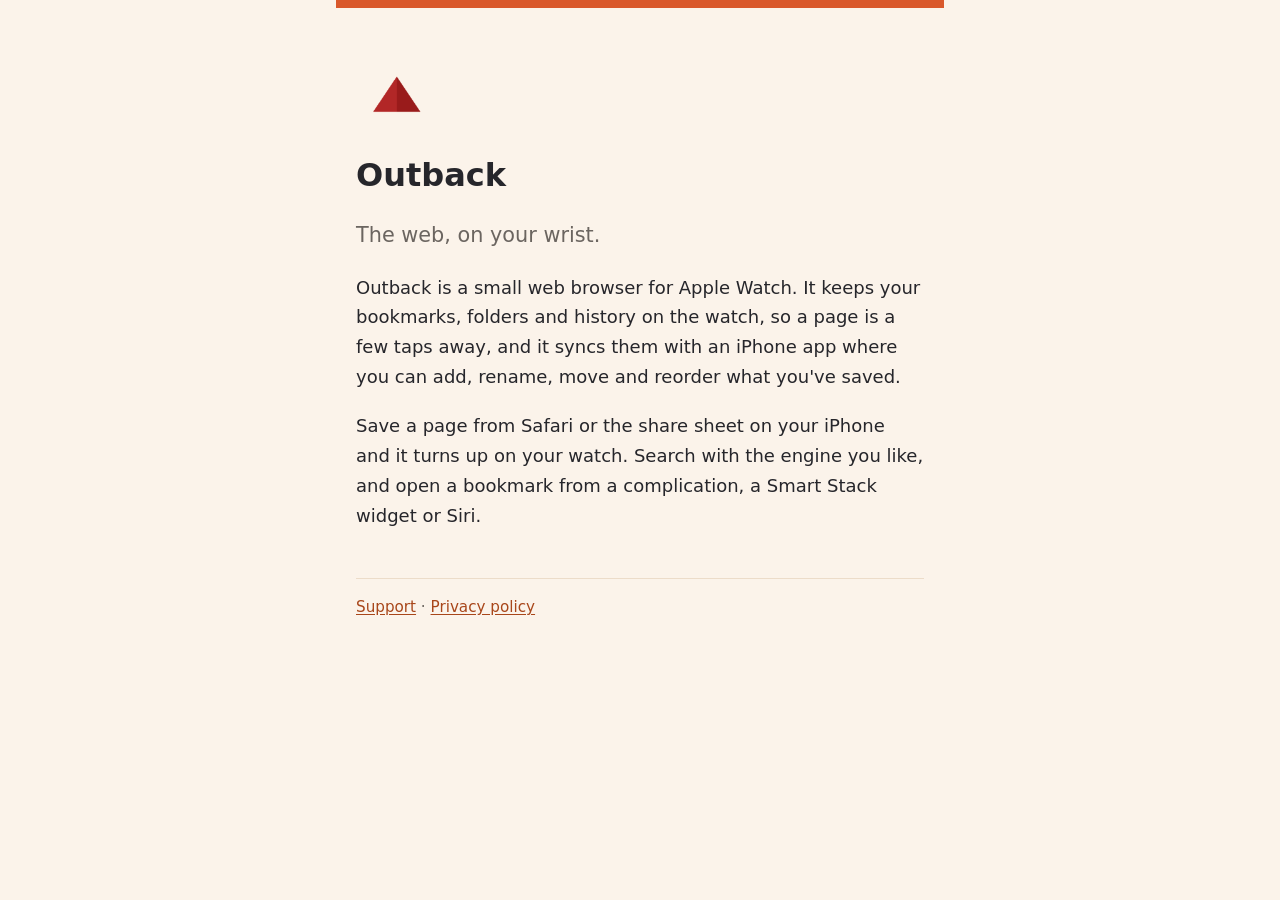
==== index.html @ 49043e8d "Set the site up as Jim's is: home, support and privacy policy, served from outback.ozbe.dev Claude-S" ====
<!doctype html>
<html lang="en">
<head>
  <meta charset="utf-8">
  <meta name="viewport" content="width=device-width, initial-scale=1">
  <title>Outback</title>
  <meta name="description" content="A small web browser for Apple Watch, with an iPhone companion for the pages you save.">
  <meta property="og:site_name" content="Outback">
  <meta property="og:title" content="Outback">
  <meta property="og:description" content="A small web browser for Apple Watch, with an iPhone companion for the pages you save.">
  <link rel="canonical" href="https://outback.ozbe.dev/">
  <link rel="icon" href="icon.png">
  <link rel="stylesheet" href="style.css">
</head>
<body>
  <main>
    <img class="icon" src="icon.png" alt="Outback app icon">
    <h1>Outback</h1>
    <p class="lede">The web, on your wrist.</p>
    <p>Outback is a small web browser for Apple Watch. It keeps your bookmarks, folders and history on the watch, so a page is a few taps away, and it syncs them with an iPhone app where you can add, rename, move and reorder what you've saved.</p>
    <p>Save a page from Safari or the share sheet on your iPhone and it turns up on your watch. Search with the engine you like, and open a bookmark from a complication, a Smart Stack widget or Siri.</p>
    <footer>
      <a href="support/">Support</a> · <a href="privacy/">Privacy policy</a>
    </footer>
  </main>
</body>
</html>
---- style.css ----
:root {
  color-scheme: light dark;
  --bg: #fbf3ea;
  --fg: #26262b;
  --muted: #6b6560;
  --link: #a8461a;
  --accent: #d9582b;
  --rule: #ecdcc9;
}
@media (prefers-color-scheme: dark) {
  :root {
    --bg: #211d1b;
    --fg: #f7ede4;
    --muted: #a8a29a;
    --link: #ff8a5b;
    --rule: #3b3430;
  }
}
* { box-sizing: border-box; }
body {
  margin: 0;
  background: var(--bg);
  color: var(--fg);
  font: 1.125rem/1.65 ui-rounded, "SF Pro Rounded", -apple-system, system-ui, sans-serif;
  -webkit-text-size-adjust: 100%;
}
main { max-width: 38rem; margin: 0 auto; padding: 3rem 1.25rem 4rem; border-top: .5rem solid var(--accent); }
h1 { font-size: 2rem; line-height: 1.2; margin: 0 0 1.5rem; }
h2 { font-size: 1.25rem; margin: 2rem 0 .5rem; }
p, ul { margin: 0 0 1.25rem; }
li { margin-bottom: .5rem; }
a { color: var(--link); text-underline-offset: .15em; }
.icon { width: 5rem; height: 5rem; border-radius: 22%; display: block; margin-bottom: 1.25rem; }
.lede { font-size: 1.3rem; color: var(--muted); }
footer { margin-top: 3rem; padding-top: 1rem; border-top: 1px solid var(--rule); color: var(--muted); font-size: .95rem; }
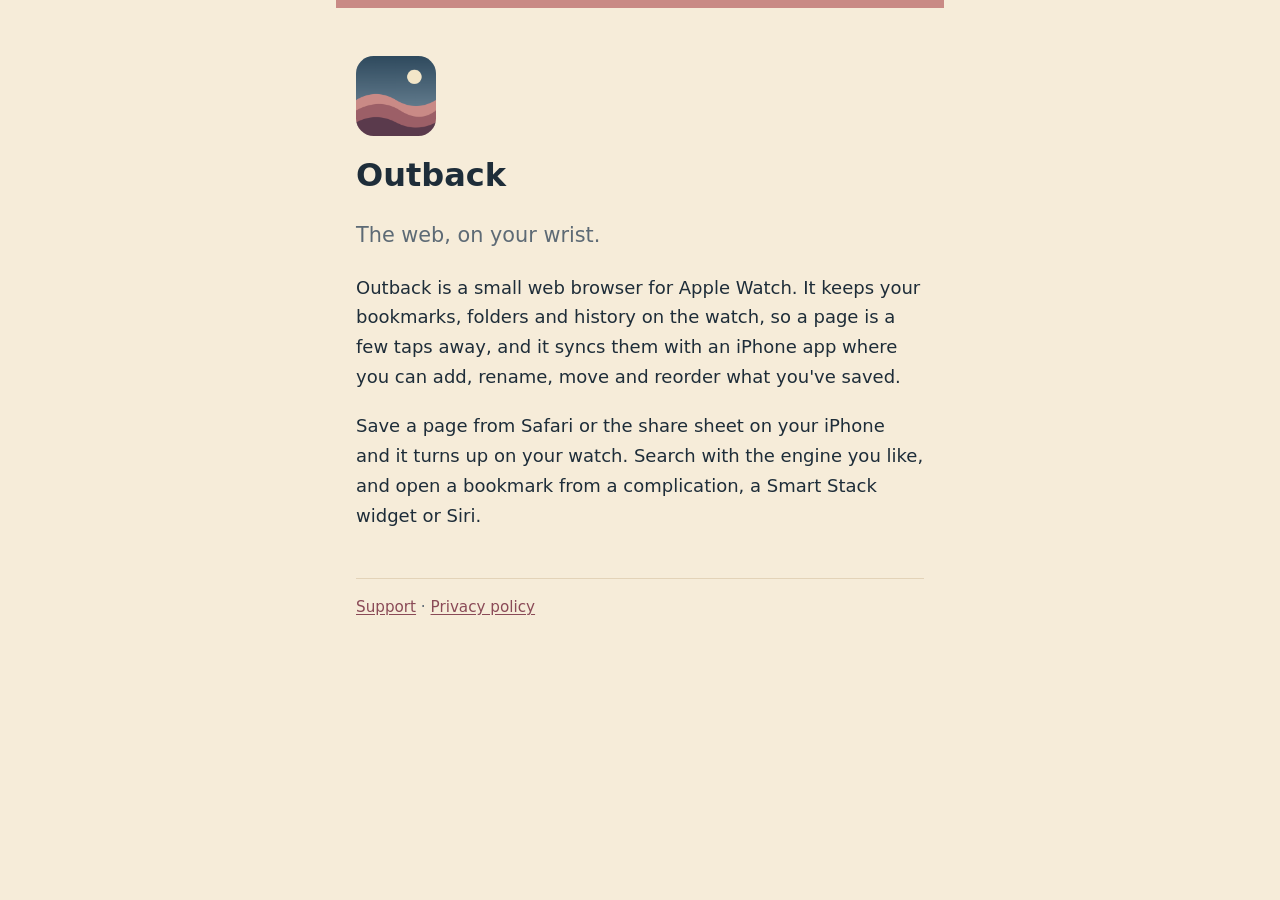
==== commit 8dea8cbc: "Match the app: its icon and colours (cream moon, rose dunes, slate sky), as solid colours Claude-Ses" ====
--- a/index.html
+++ b/index.html
@@ -9,6 +9,8 @@
   <meta property="og:title" content="Outback">
   <meta property="og:description" content="A small web browser for Apple Watch, with an iPhone companion for the pages you save.">
   <link rel="canonical" href="https://outback.ozbe.dev/">
+  <meta name="theme-color" content="#f6ecd9" media="(prefers-color-scheme: light)">
+  <meta name="theme-color" content="#172633" media="(prefers-color-scheme: dark)">
   <link rel="icon" href="icon.png">
   <link rel="stylesheet" href="style.css">
 </head>
--- a/style.css
+++ b/style.css
@@ -1,21 +1,23 @@
 :root {
   color-scheme: light dark;
-  --bg: #fbf3ea;
-  --fg: #26262b;
-  --muted: #6b6560;
-  --link: #a8461a;
-  --accent: #d9582b;
-  --rule: #ecdcc9;
+  --bg: #f6ecd9;
+  --fg: #1e2d39;
+  --muted: #5d6a75;
+  --link: #8a4a57;
+  --accent: #c98a85;
+  --rule: #e3d3b8;
 }
 @media (prefers-color-scheme: dark) {
   :root {
-    --bg: #211d1b;
-    --fg: #f7ede4;
-    --muted: #a8a29a;
-    --link: #ff8a5b;
-    --rule: #3b3430;
+    --bg: #172633;
+    --fg: #f2e4c8;
+    --muted: #9fb0bd;
+    --link: #e3a19b;
+    --accent: #9b5f66;
+    --rule: #2e4252;
   }
 }
+html { background: var(--bg); }
 * { box-sizing: border-box; }
 body {
   margin: 0;
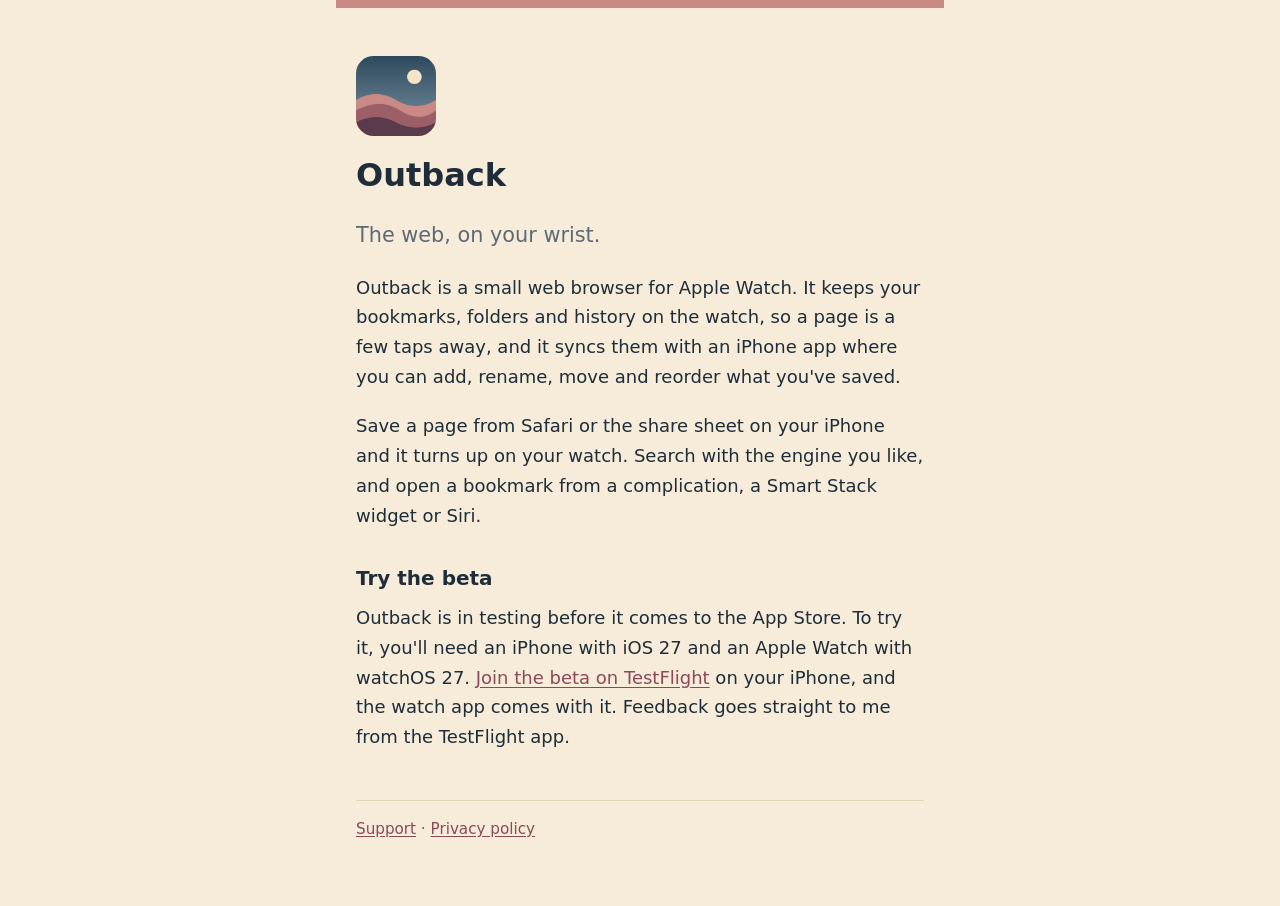
==== commit a61c6eb3: "Home: Try the beta, with the TestFlight public link Claude-Session: https://claude.ai/code/session_0" ====
--- a/index.html
+++ b/index.html
@@ -21,6 +21,8 @@
     <p class="lede">The web, on your wrist.</p>
     <p>Outback is a small web browser for Apple Watch. It keeps your bookmarks, folders and history on the watch, so a page is a few taps away, and it syncs them with an iPhone app where you can add, rename, move and reorder what you've saved.</p>
     <p>Save a page from Safari or the share sheet on your iPhone and it turns up on your watch. Search with the engine you like, and open a bookmark from a complication, a Smart Stack widget or Siri.</p>
+    <h2>Try the beta</h2>
+    <p>Outback is in testing before it comes to the App Store. To try it, you'll need an iPhone with iOS 27 and an Apple Watch with watchOS 27. <a href="https://testflight.apple.com/join/z5kjHeX5">Join the beta on TestFlight</a> on your iPhone, and the watch app comes with it. Feedback goes straight to me from the TestFlight app.</p>
     <footer>
       <a href="support/">Support</a> · <a href="privacy/">Privacy policy</a>
     </footer>
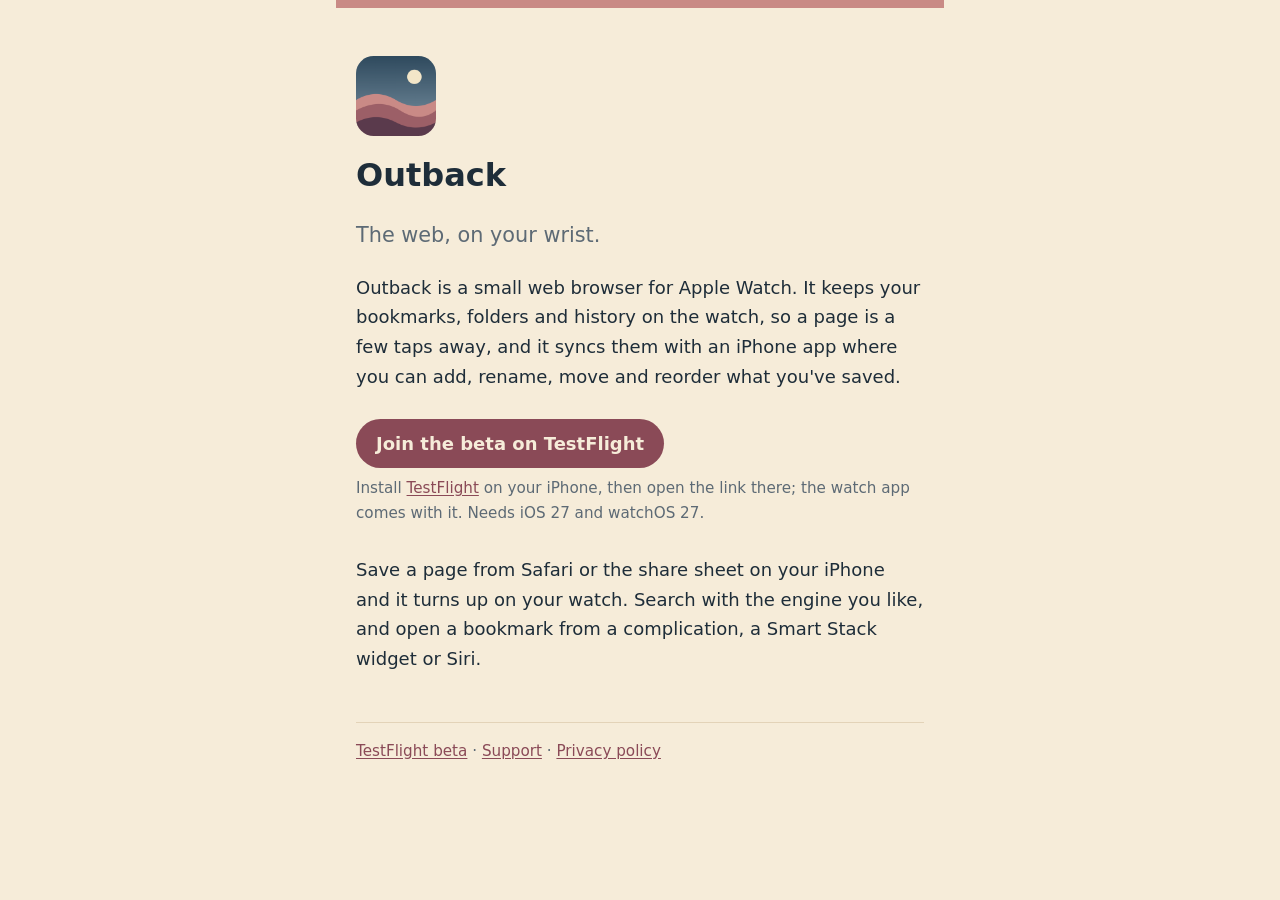
==== commit 9d058429: "Home: the beta is a TestFlight button under the introduction, as on Relative Time's page, and in the" ====
--- a/index.html
+++ b/index.html
@@ -20,11 +20,11 @@
     <h1>Outback</h1>
     <p class="lede">The web, on your wrist.</p>
     <p>Outback is a small web browser for Apple Watch. It keeps your bookmarks, folders and history on the watch, so a page is a few taps away, and it syncs them with an iPhone app where you can add, rename, move and reorder what you've saved.</p>
+    <p class="beta"><a class="button" href="https://testflight.apple.com/join/z5kjHeX5">Join the beta on TestFlight</a><br>
+    <span class="note">Install <a href="https://apps.apple.com/app/testflight/id899247664">TestFlight</a> on your iPhone, then open the link there; the watch app comes with it. Needs iOS 27 and watchOS 27.</span></p>
     <p>Save a page from Safari or the share sheet on your iPhone and it turns up on your watch. Search with the engine you like, and open a bookmark from a complication, a Smart Stack widget or Siri.</p>
-    <h2>Try the beta</h2>
-    <p>Outback is in testing before it comes to the App Store. To try it, you'll need an iPhone with iOS 27 and an Apple Watch with watchOS 27. <a href="https://testflight.apple.com/join/z5kjHeX5">Join the beta on TestFlight</a> on your iPhone, and the watch app comes with it. Feedback goes straight to me from the TestFlight app.</p>
     <footer>
-      <a href="support/">Support</a> · <a href="privacy/">Privacy policy</a>
+      <a href="https://testflight.apple.com/join/z5kjHeX5">TestFlight beta</a> · <a href="support/">Support</a> · <a href="privacy/">Privacy policy</a>
     </footer>
   </main>
 </body>
--- a/style.css
+++ b/style.css
@@ -34,4 +34,8 @@
 a { color: var(--link); text-underline-offset: .15em; }
 .icon { width: 5rem; height: 5rem; border-radius: 22%; display: block; margin-bottom: 1.25rem; }
 .lede { font-size: 1.3rem; color: var(--muted); }
+.beta { margin: 1.75rem 0; }
+/* The link colour, not the accent: the background's cream on the salmon accent is too faint to read */
+.button { display: inline-block; padding: .6rem 1.25rem; border-radius: 999px; background: var(--link); color: var(--bg); font-weight: 600; text-decoration: none; }
+.note { display: inline-block; margin-top: .5rem; color: var(--muted); font-size: .95rem; }
 footer { margin-top: 3rem; padding-top: 1rem; border-top: 1px solid var(--rule); color: var(--muted); font-size: .95rem; }
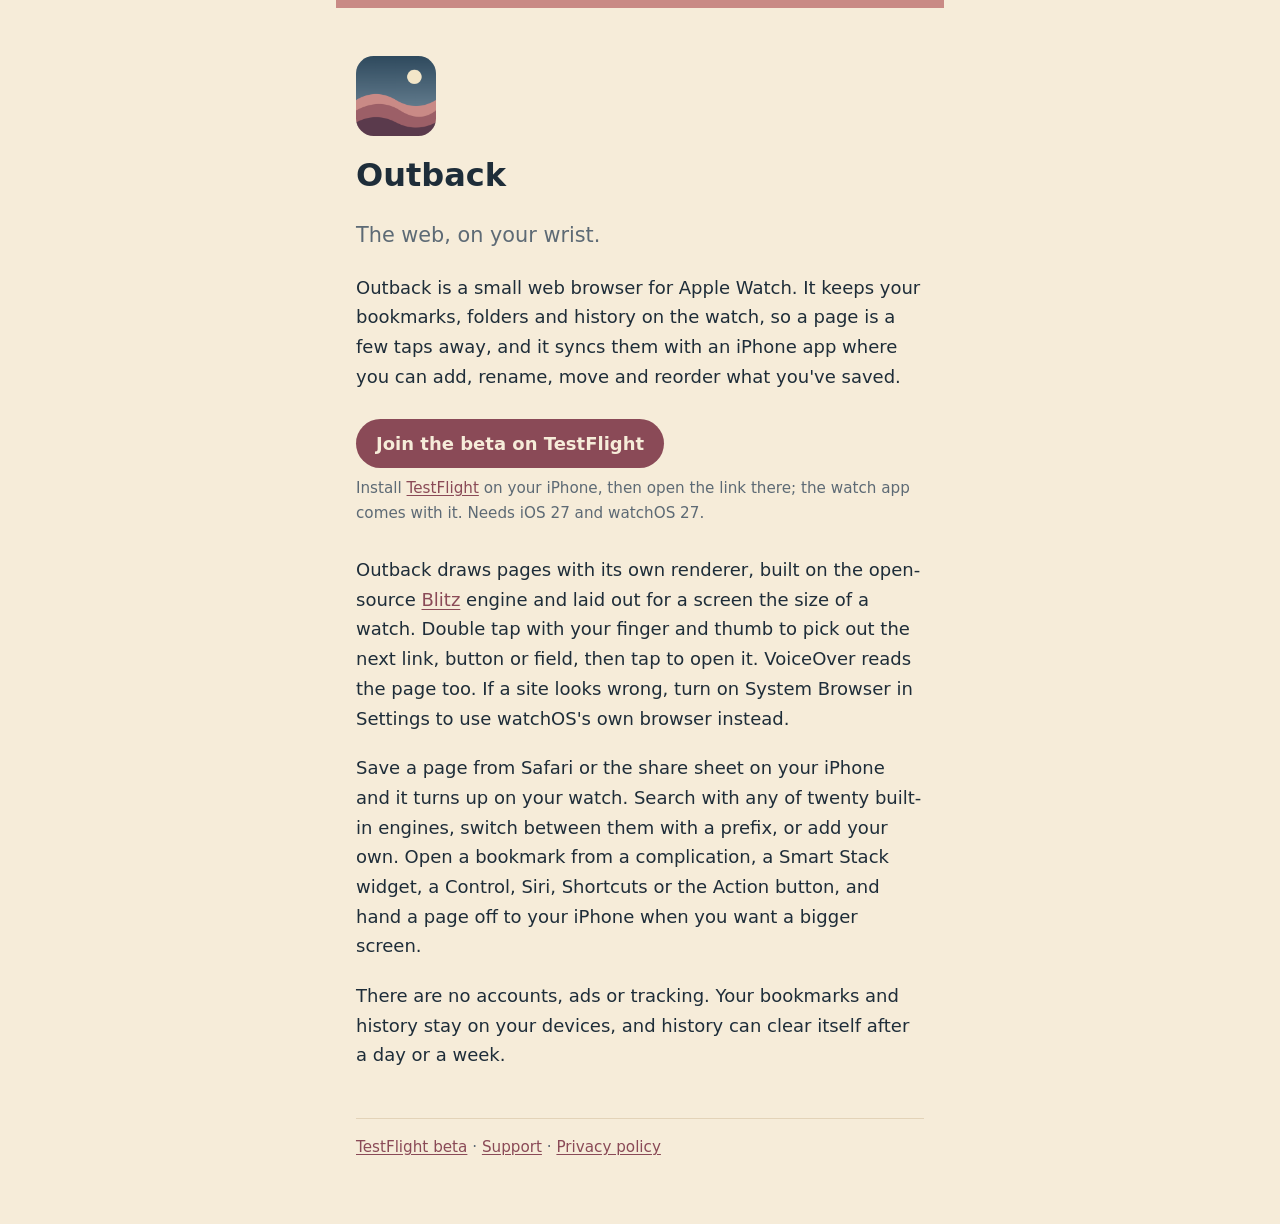
==== commit 018e9cdb: "Home and Support: the renderer, double tap, VoiceOver, and what to try when a page looks wrong Claud" ====
--- a/index.html
+++ b/index.html
@@ -22,7 +22,9 @@
     <p>Outback is a small web browser for Apple Watch. It keeps your bookmarks, folders and history on the watch, so a page is a few taps away, and it syncs them with an iPhone app where you can add, rename, move and reorder what you've saved.</p>
     <p class="beta"><a class="button" href="https://testflight.apple.com/join/z5kjHeX5">Join the beta on TestFlight</a><br>
     <span class="note">Install <a href="https://apps.apple.com/app/testflight/id899247664">TestFlight</a> on your iPhone, then open the link there; the watch app comes with it. Needs iOS 27 and watchOS 27.</span></p>
-    <p>Save a page from Safari or the share sheet on your iPhone and it turns up on your watch. Search with the engine you like, and open a bookmark from a complication, a Smart Stack widget or Siri.</p>
+    <p>Outback draws pages with its own renderer, built on the open-source <a href="https://github.com/DioxusLabs/blitz">Blitz</a> engine and laid out for a screen the size of a watch. Double tap with your finger and thumb to pick out the next link, button or field, then tap to open it. VoiceOver reads the page too. If a site looks wrong, turn on System Browser in Settings to use watchOS's own browser instead.</p>
+    <p>Save a page from Safari or the share sheet on your iPhone and it turns up on your watch. Search with any of twenty built-in engines, switch between them with a prefix, or add your own. Open a bookmark from a complication, a Smart Stack widget, a Control, Siri, Shortcuts or the Action button, and hand a page off to your iPhone when you want a bigger screen.</p>
+    <p>There are no accounts, ads or tracking. Your bookmarks and history stay on your devices, and history can clear itself after a day or a week.</p>
     <footer>
       <a href="https://testflight.apple.com/join/z5kjHeX5">TestFlight beta</a> · <a href="support/">Support</a> · <a href="privacy/">Privacy policy</a>
     </footer>
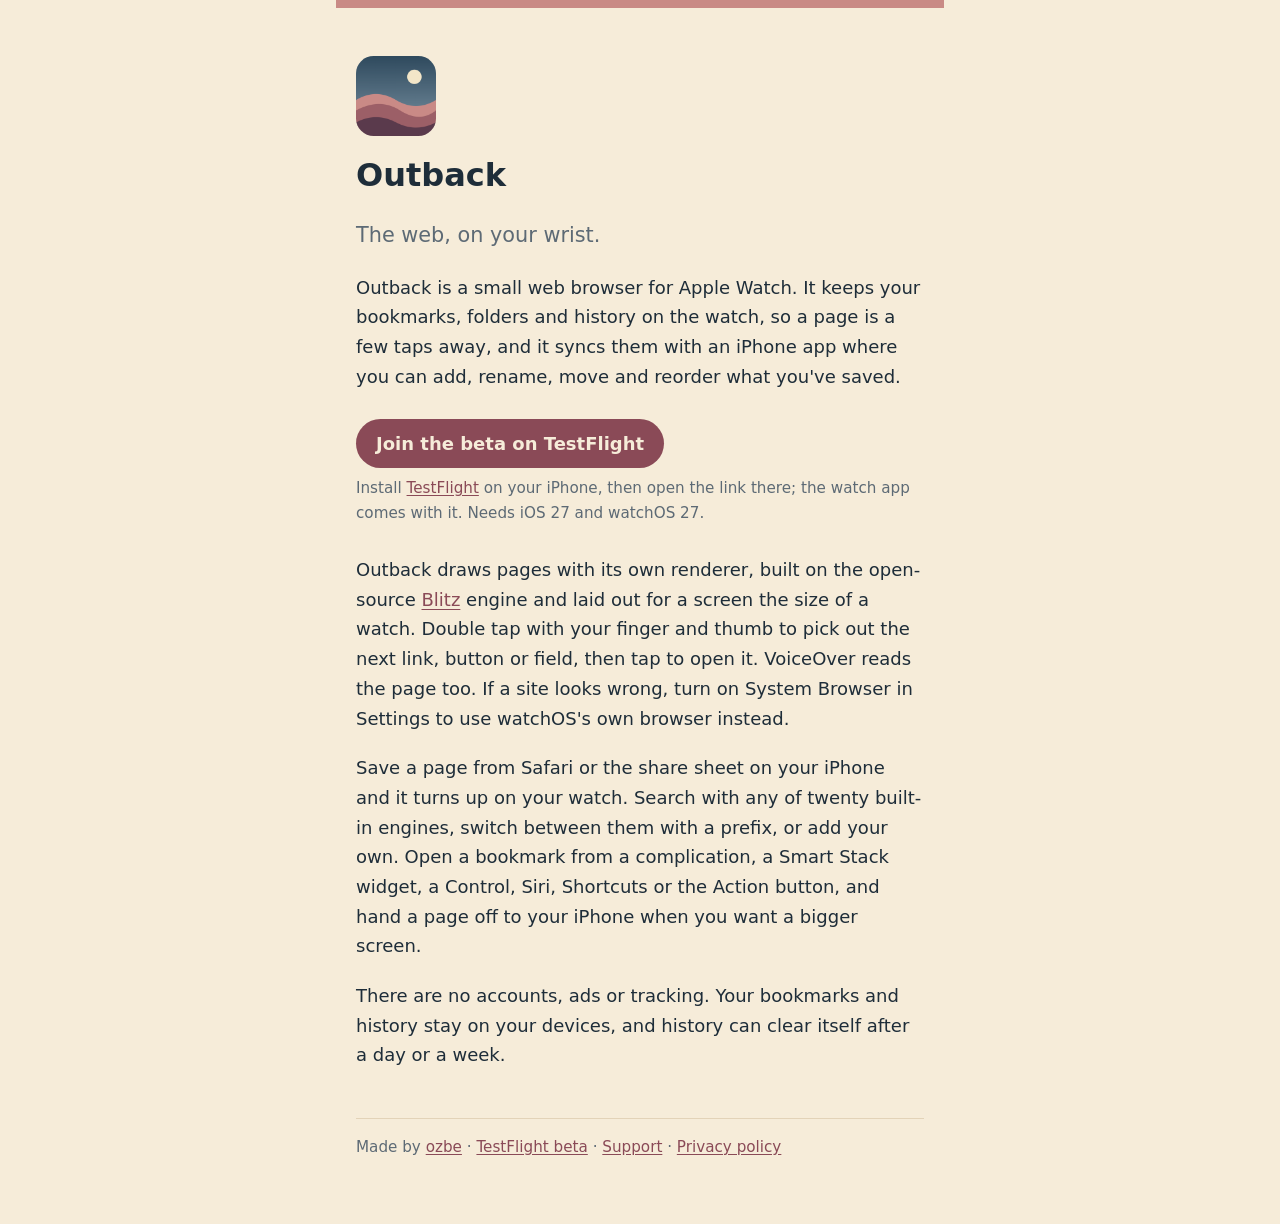
==== commit 56ce47f7: "Footer links to ozbe.dev: Made by ozbe, on every page Claude-Session: https://claude.ai/code/session" ====
--- a/index.html
+++ b/index.html
@@ -26,7 +26,7 @@
     <p>Save a page from Safari or the share sheet on your iPhone and it turns up on your watch. Search with any of twenty built-in engines, switch between them with a prefix, or add your own. Open a bookmark from a complication, a Smart Stack widget, a Control, Siri, Shortcuts or the Action button, and hand a page off to your iPhone when you want a bigger screen.</p>
     <p>There are no accounts, ads or tracking. Your bookmarks and history stay on your devices, and history can clear itself after a day or a week.</p>
     <footer>
-      <a href="https://testflight.apple.com/join/z5kjHeX5">TestFlight beta</a> · <a href="support/">Support</a> · <a href="privacy/">Privacy policy</a>
+      Made by <a href="https://ozbe.dev/" rel="author">ozbe</a> · <a href="https://testflight.apple.com/join/z5kjHeX5">TestFlight beta</a> · <a href="support/">Support</a> · <a href="privacy/">Privacy policy</a>
     </footer>
   </main>
 </body>
